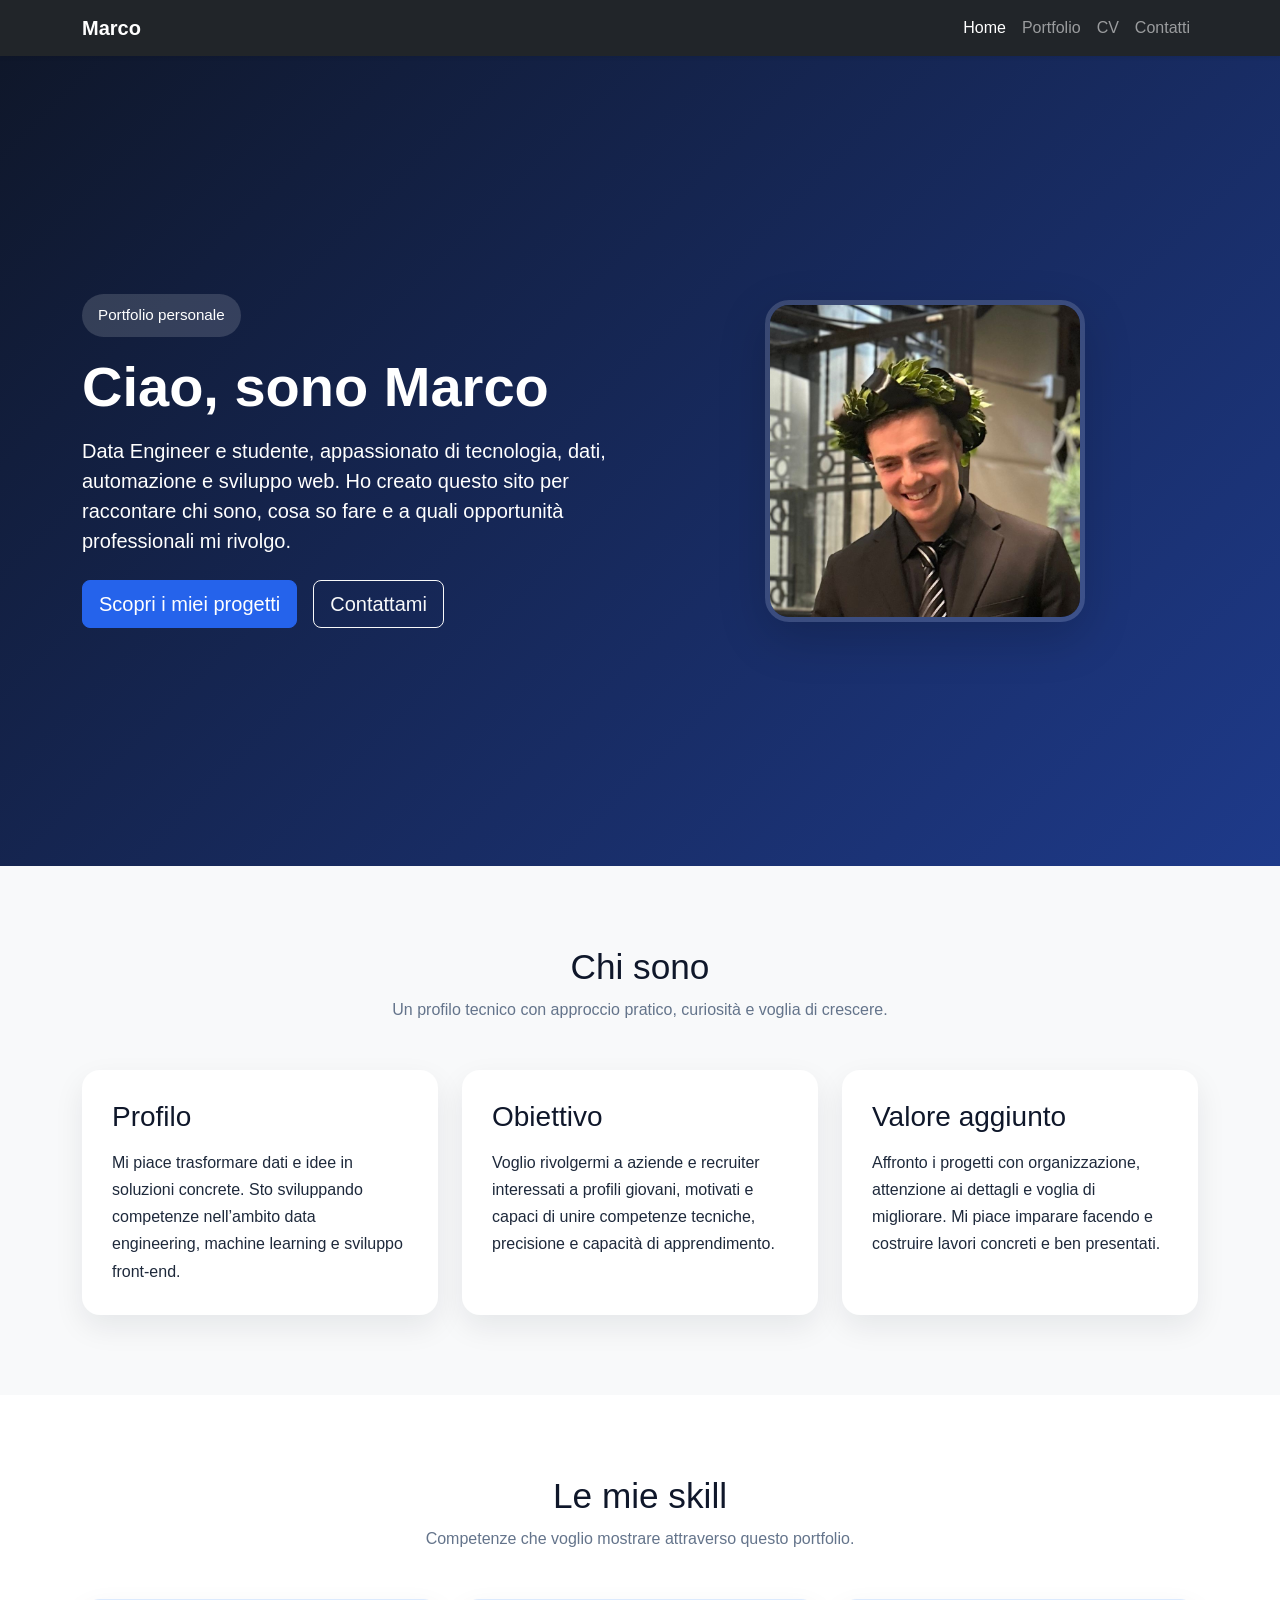
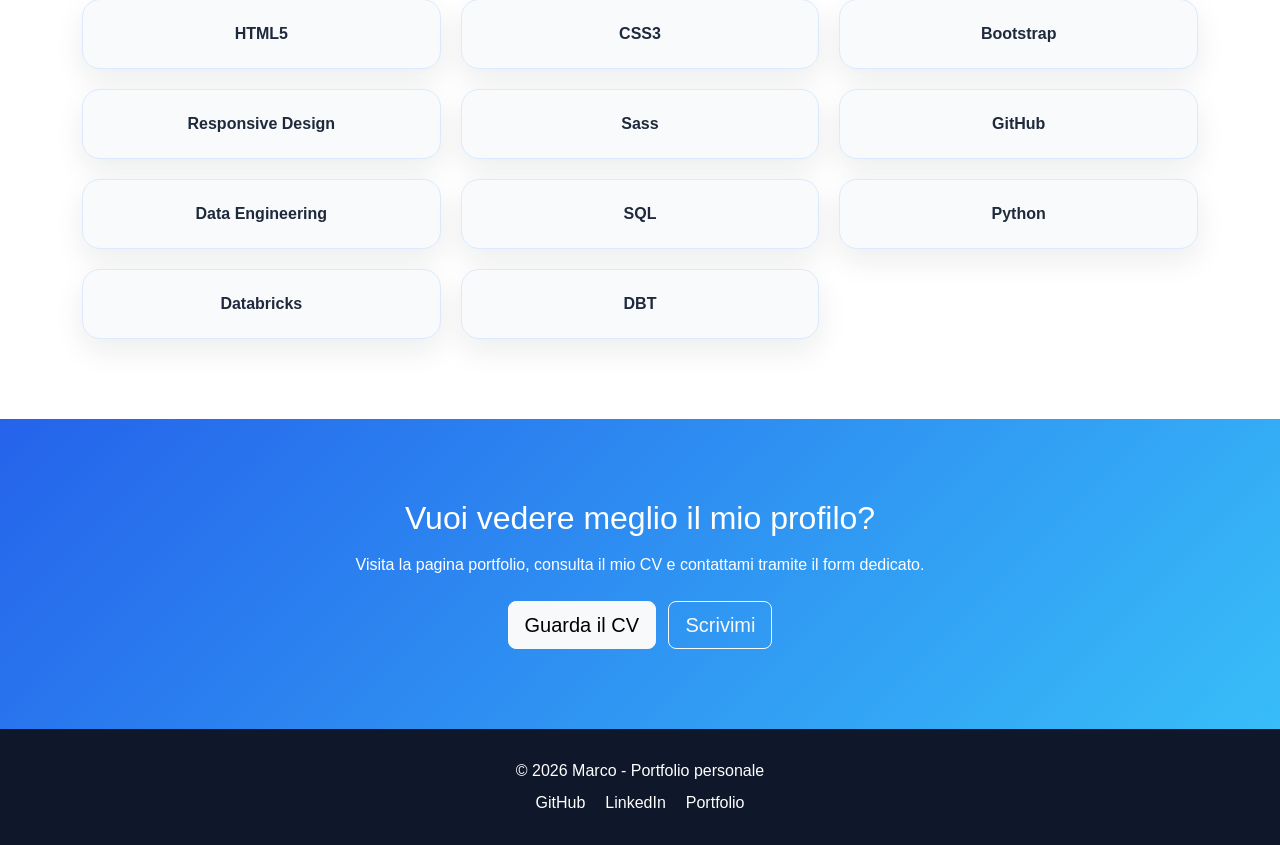
==== index.html @ 687c830a "Add files via upload" ====
<!DOCTYPE html>
<html lang="it">
<head>
  <meta charset="UTF-8">
  <meta name="viewport" content="width=device-width, initial-scale=1.0">
  <title>Marco | Portfolio Personale</title>
  <meta name="description" content="Portfolio personale di Marco, Data Engineer e studente appassionato di tecnologia, dati e sviluppo web.">

  <!-- Open Graph -->
  <meta property="og:title" content="Marco | Portfolio Personale">
  <meta property="og:description" content="Scopri il portfolio personale di Marco: competenze, progetti, CV e contatti.">
  <meta property="og:type" content="website">
  <meta property="og:url" content="https://tuonome.github.io/portfolio-marco/">
  <meta property="og:image" content="images/og-image.jpg">

  <!-- Favicon -->
  <link rel="icon" href="favicon/favicon.ico" type="image/x-icon">

  <!-- Bootstrap -->
  <link href="https://cdn.jsdelivr.net/npm/bootstrap@5.3.3/dist/css/bootstrap.min.css" rel="stylesheet">

  <!-- CSS -->
  <link rel="stylesheet" href="css/style.css">
</head>
<body>

  <!-- Navbar -->
  <nav class="navbar navbar-expand-lg navbar-dark bg-dark sticky-top shadow-sm">
    <div class="container">
      <a class="navbar-brand fw-bold" href="index.html">Marco</a>
      <button class="navbar-toggler" type="button" data-bs-toggle="collapse" data-bs-target="#mainMenu" aria-controls="mainMenu" aria-expanded="false" aria-label="Apri menu">
        <span class="navbar-toggler-icon"></span>
      </button>

      <div class="collapse navbar-collapse" id="mainMenu">
        <ul class="navbar-nav ms-auto">
          <li class="nav-item"><a class="nav-link active" href="index.html">Home</a></li>
          <li class="nav-item"><a class="nav-link" href="portfolio.html">Portfolio</a></li>
          <li class="nav-item"><a class="nav-link" href="cv.html">CV</a></li>
          <li class="nav-item"><a class="nav-link" href="contatti.html">Contatti</a></li>
        </ul>
      </div>
    </div>
  </nav>

  <!-- Hero -->
  <header class="hero-section d-flex align-items-center">
    <div class="container">
      <div class="row align-items-center g-4">
        <div class="col-lg-6 text-center text-lg-start">
          <span class="badge-custom mb-3">Portfolio personale</span>
          <h1 class="display-4 fw-bold">Ciao, sono Marco</h1>
          <p class="lead mt-3">
            Data Engineer e studente, appassionato di tecnologia, dati, automazione e sviluppo web.
            Ho creato questo sito per raccontare chi sono, cosa so fare e a quali opportunità professionali mi rivolgo.
          </p>
          <div class="d-flex flex-column flex-sm-row gap-3 mt-4">
            <a href="portfolio.html" class="btn btn-primary btn-lg">Scopri i miei progetti</a>
            <a href="contatti.html" class="btn btn-outline-light btn-lg">Contattami</a>
          </div>
        </div>

        <div class="col-lg-6 text-center">
          <img src="images/profile.jpg" alt="Foto profilo di Marco" class="profile-image img-fluid shadow-lg">
        </div>
      </div>
    </div>
  </header>

  <!-- About -->
  <section class="section-padding bg-light">
    <div class="container">
      <div class="section-title text-center mb-5">
        <h2>Chi sono</h2>
        <p>Un profilo tecnico con approccio pratico, curiosità e voglia di crescere.</p>
      </div>

      <div class="row g-4">
        <div class="col-md-4">
          <div class="card-custom h-100">
            <h3>Profilo</h3>
            <p>
              Mi piace trasformare dati e idee in soluzioni concrete. Sto sviluppando competenze
              nell’ambito data engineering, machine learning e sviluppo front-end.
            </p>
          </div>
        </div>

        <div class="col-md-4">
          <div class="card-custom h-100">
            <h3>Obiettivo</h3>
            <p>
              Voglio rivolgermi a aziende e recruiter interessati a profili giovani, motivati e
              capaci di unire competenze tecniche, precisione e capacità di apprendimento.
            </p>
          </div>
        </div>

        <div class="col-md-4">
          <div class="card-custom h-100">
            <h3>Valore aggiunto</h3>
            <p>
              Affronto i progetti con organizzazione, attenzione ai dettagli e voglia di migliorare.
              Mi piace imparare facendo e costruire lavori concreti e ben presentati.
            </p>
          </div>
        </div>
      </div>
    </div>
  </section>

  <!-- Skills -->
  <section class="section-padding">
    <div class="container">
      <div class="section-title text-center mb-5">
        <h2>Le mie skill</h2>
        <p>Competenze che voglio mostrare attraverso questo portfolio.</p>
      </div>

      <div class="skills-grid">
        <div class="skill-box">HTML5</div>
        <div class="skill-box">CSS3</div>
        <div class="skill-box">Bootstrap</div>
        <div class="skill-box">Responsive Design</div>
        <div class="skill-box">Sass</div>
        <div class="skill-box">GitHub</div>
        <div class="skill-box">Data Engineering</div>
        <div class="skill-box">SQL</div>
        <div class="skill-box">Python</div>
        <div class="skill-box">Databricks</div>
        <div class="skill-box">DBT</div>
      </div>
    </div>
  </section>

  <!-- CTA -->
  <section class="section-padding cta-section text-center">
    <div class="container">
      <h2 class="mb-3">Vuoi vedere meglio il mio profilo?</h2>
      <p class="mb-4">
        Visita la pagina portfolio, consulta il mio CV e contattami tramite il form dedicato.
      </p>
      <a href="cv.html" class="btn btn-light btn-lg me-2">Guarda il CV</a>
      <a href="contatti.html" class="btn btn-outline-light btn-lg">Scrivimi</a>
    </div>
  </section>

  <!-- Footer -->
  <footer class="footer text-center">
    <div class="container">
      <p class="mb-2">© 2026 Marco - Portfolio personale</p>
      <div class="social-links">
        <a href="https://github.com/tuousername" target="_blank">GitHub</a>
        <a href="https://www.linkedin.com/" target="_blank">LinkedIn</a>
        <a href="portfolio.html">Portfolio</a>
      </div>
    </div>
  </footer>

  <script src="https://cdn.jsdelivr.net/npm/bootstrap@5.3.3/dist/js/bootstrap.bundle.min.js"></script>
</body>
</html>
---- css/style.css ----
* {
  box-sizing: border-box;
}

body {
  font-family: Arial, Helvetica, sans-serif;
  color: #1e293b;
  background-color: #ffffff;
  margin: 0;
  padding: 0;
}

a {
  text-decoration: none;
}

.section-padding {
  padding: 80px 0;
}

.section-title h2 {
  font-size: 2.2rem;
  color: #0f172a;
  margin-bottom: 10px;
}

.section-title p {
  color: #64748b;
  max-width: 700px;
  margin: 0 auto;
}

.hero-section {
  min-height: 90vh;
  background: linear-gradient(135deg, #0f172a, #1e3a8a);
  color: #ffffff;
  padding: 80px 0;
}

.badge-custom {
  display: inline-block;
  background-color: rgba(255, 255, 255, 0.15);
  color: #ffffff;
  padding: 10px 16px;
  border-radius: 999px;
  font-size: 0.95rem;
}

.profile-image {
  max-width: 320px;
  width: 100%;
  border-radius: 24px;
  border: 5px solid rgba(255, 255, 255, 0.15);
}

.card-custom {
  background-color: #ffffff;
  padding: 30px;
  border-radius: 18px;
  box-shadow: 0 12px 30px rgba(15, 23, 42, 0.08);
}

.card-custom h3,
.card-custom h2 {
  color: #0f172a;
  margin-bottom: 15px;
}

.card-custom p {
  margin-bottom: 0;
  line-height: 1.7;
}

.skills-grid {
  display: grid;
  grid-template-columns: repeat(3, 1fr);
  gap: 20px;
}

.skill-box {
  background: #f8fafc;
  border: 1px solid #dbeafe;
  padding: 22px;
  text-align: center;
  border-radius: 18px;
  font-weight: bold;
  box-shadow: 0 12px 30px rgba(15, 23, 42, 0.08);
}

.cta-section {
  background: linear-gradient(135deg, #2563eb, #38bdf8);
  color: #ffffff;
}

.footer {
  background-color: #0f172a;
  color: #ffffff;
  padding: 30px 0;
}

.social-links {
  display: flex;
  justify-content: center;
  gap: 20px;
  flex-wrap: wrap;
}

.social-links a {
  color: #ffffff;
  transition: opacity 0.3s ease;
}

.social-links a:hover {
  opacity: 0.8;
}

.page-header {
  background-color: #f8fafc;
  padding: 70px 0 50px;
}

.page-header h1 {
  color: #0f172a;
}

.page-header p {
  color: #64748b;
  max-width: 700px;
  margin: 0 auto;
}

.projects-grid {
  display: grid;
  grid-template-columns: repeat(2, 1fr);
  gap: 30px;
}

.project-card {
  background-color: #ffffff;
  border-radius: 18px;
  box-shadow: 0 12px 30px rgba(15, 23, 42, 0.08);
  padding: 30px;
  border: 1px solid #e2e8f0;
}

.project-card h2 {
  font-size: 1.4rem;
  margin-bottom: 15px;
  color: #0f172a;
}

.project-card p {
  line-height: 1.7;
}

.project-card ul {
  padding-left: 20px;
  margin: 20px 0;
}

.cv-wrapper {
  max-width: 900px;
  margin: 0 auto;
}

.cv-section {
  background-color: #ffffff;
  border-radius: 18px;
  box-shadow: 0 12px 30px rgba(15, 23, 42, 0.08);
  padding: 30px;
  margin-bottom: 25px;
}

.cv-section h2 {
  color: #0f172a;
  margin-bottom: 20px;
}

.cv-item h3 {
  font-size: 1.15rem;
  margin-bottom: 10px;
}

.cv-item p {
  margin-bottom: 8px;
  line-height: 1.7;
}

.cv-list {
  margin: 0;
  padding-left: 20px;
}

.cv-list li {
  margin-bottom: 8px;
}

.contact-wrapper {
  max-width: 1100px;
  margin: 0 auto;
}

.contact-form-box {
  background-color: #ffffff;
  border-radius: 18px;
  box-shadow: 0 12px 30px rgba(15, 23, 42, 0.08);
  padding: 30px;
}

.contact-list {
  padding-left: 18px;
  line-height: 1.9;
}

.form-note {
  color: #64748b;
  font-size: 0.95rem;
}

.form-control {
  padding: 14px;
  border-radius: 12px;
  border: 1px solid #cbd5e1;
}

.btn-primary {
  background-color: #2563eb;
  border-color: #2563eb;
}

.btn-primary:hover {
  background-color: #1d4ed8;
  border-color: #1d4ed8;
}

@media (max-width: 992px) {
  .hero-section {
    min-height: auto;
    text-align: center;
  }

  .profile-image {
    max-width: 260px;
  }

  .projects-grid,
  .skills-grid {
    grid-template-columns: repeat(2, 1fr);
  }
}

@media (max-width: 768px) {
  .section-padding {
    padding: 60px 0;
  }

  .projects-grid,
  .skills-grid {
    grid-template-columns: 1fr;
  }

  .section-title h2 {
    font-size: 1.8rem;
  }

  .hero-section h1 {
    font-size: 2.2rem;
  }
}
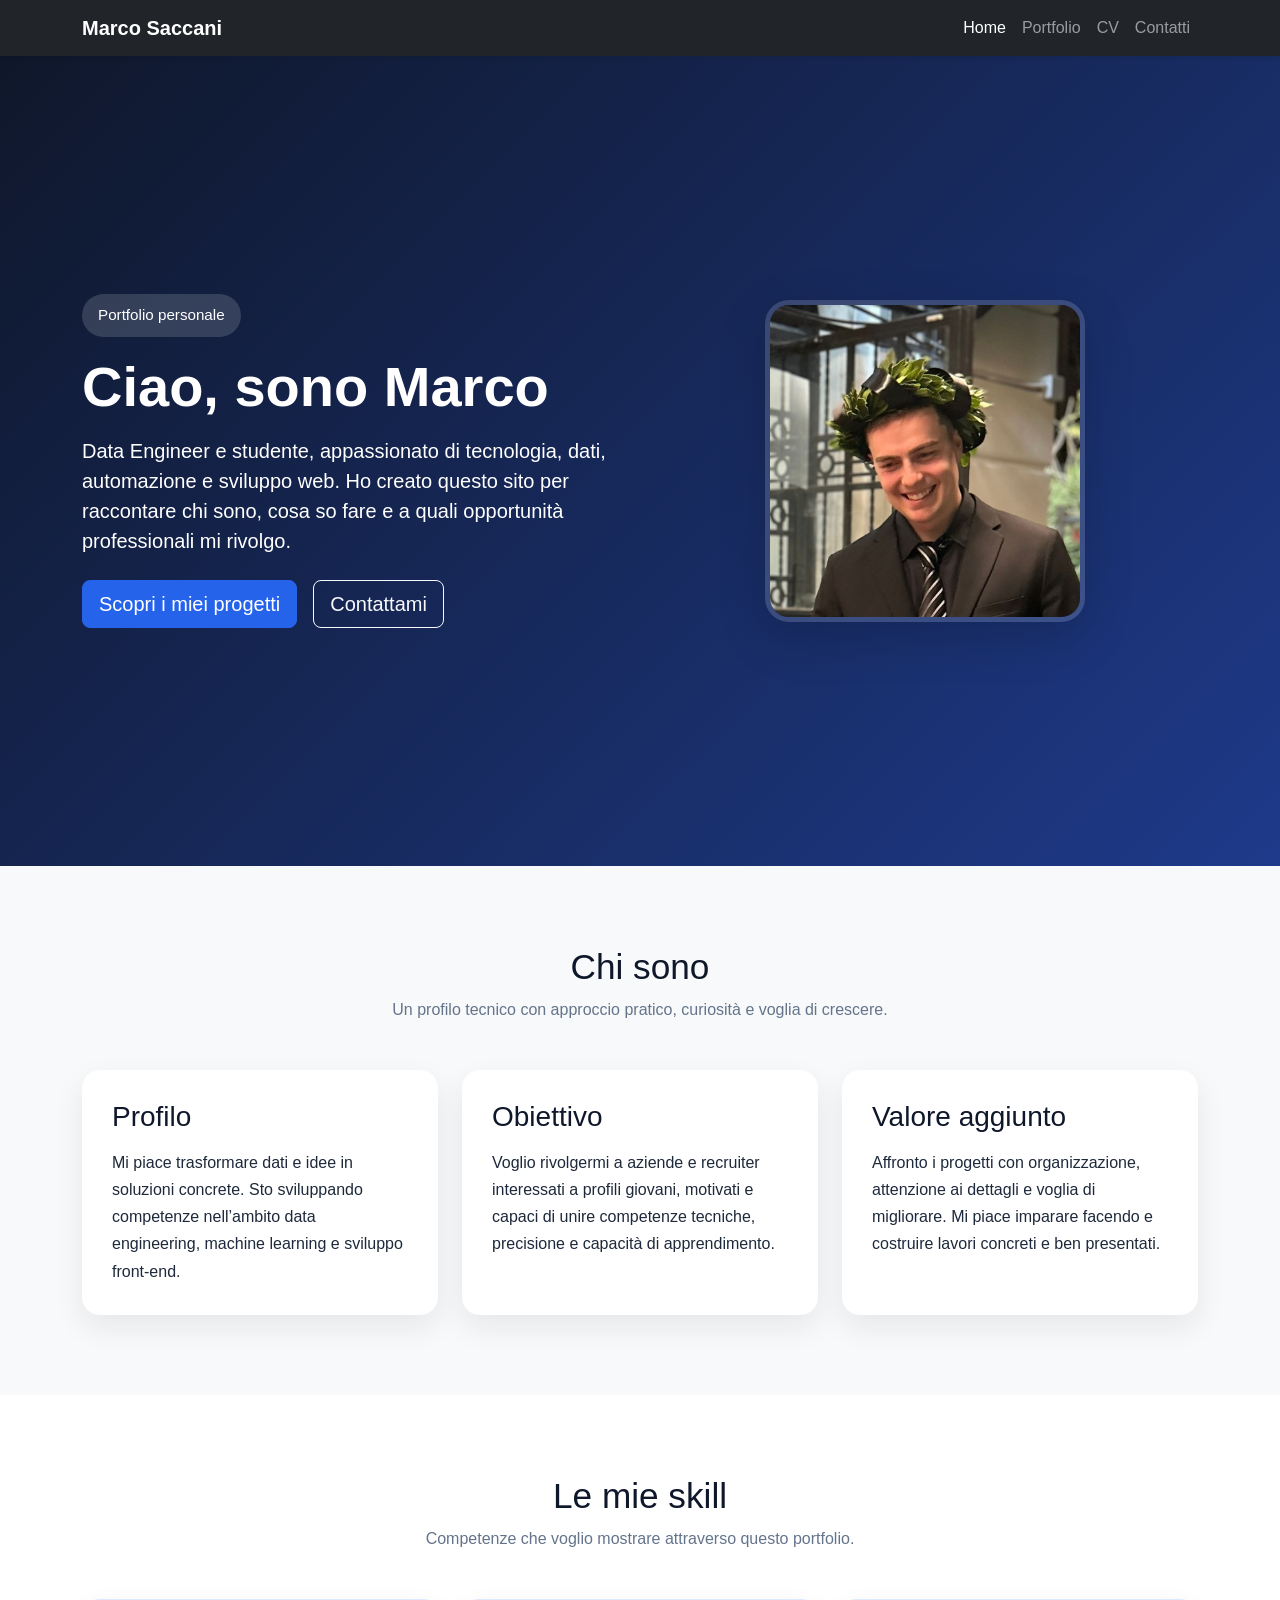
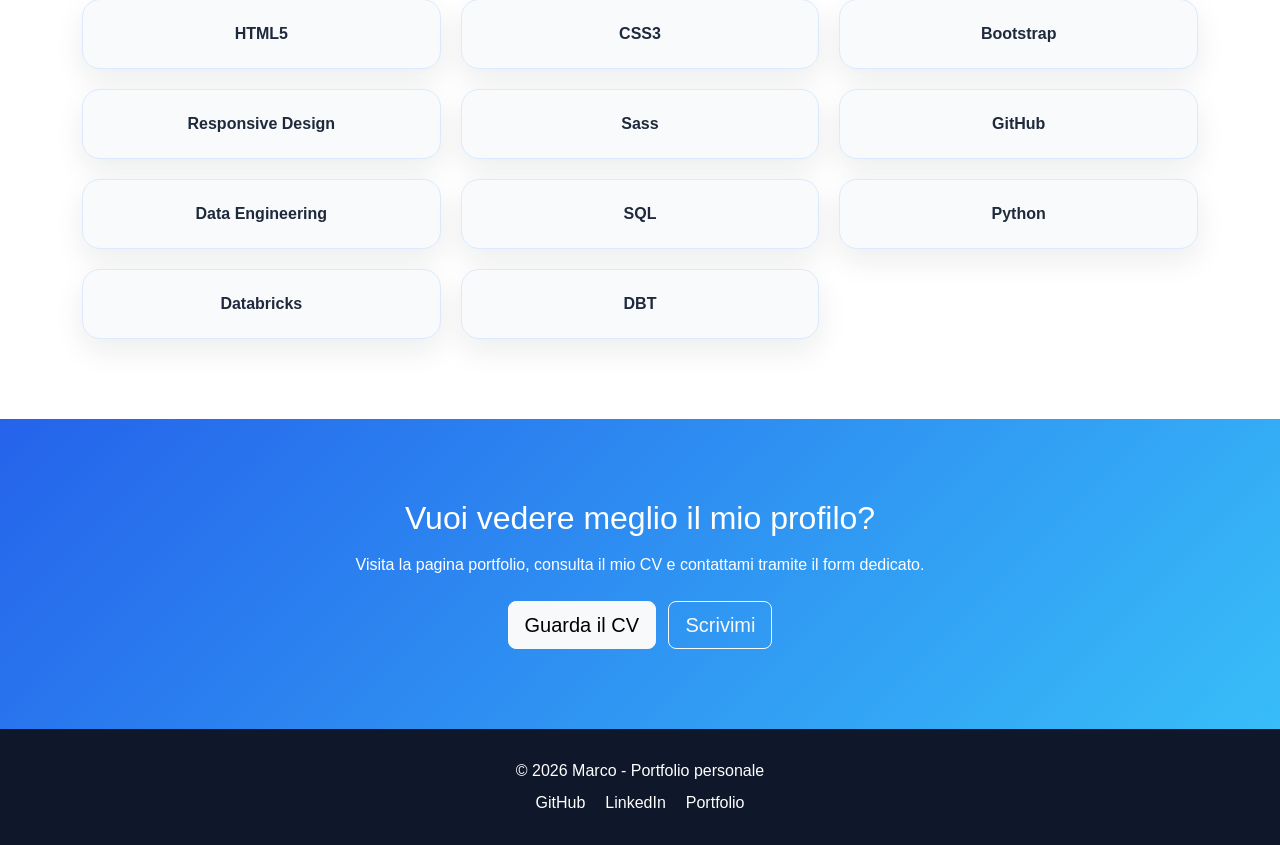
==== commit 278c3c38: "Update index.html" ====
--- a/index.html
+++ b/index.html
@@ -3,7 +3,7 @@
 <head>
   <meta charset="UTF-8">
   <meta name="viewport" content="width=device-width, initial-scale=1.0">
-  <title>Marco | Portfolio Personale</title>
+  <title>Marco Saccani | Portfolio Personale</title>
   <meta name="description" content="Portfolio personale di Marco, Data Engineer e studente appassionato di tecnologia, dati e sviluppo web.">
 
   <!-- Open Graph -->
@@ -27,7 +27,7 @@
   <!-- Navbar -->
   <nav class="navbar navbar-expand-lg navbar-dark bg-dark sticky-top shadow-sm">
     <div class="container">
-      <a class="navbar-brand fw-bold" href="index.html">Marco</a>
+      <a class="navbar-brand fw-bold" href="index.html">Marco Saccani</a>
       <button class="navbar-toggler" type="button" data-bs-toggle="collapse" data-bs-target="#mainMenu" aria-controls="mainMenu" aria-expanded="false" aria-label="Apri menu">
         <span class="navbar-toggler-icon"></span>
       </button>
@@ -159,4 +159,4 @@
 
   <script src="https://cdn.jsdelivr.net/npm/bootstrap@5.3.3/dist/js/bootstrap.bundle.min.js"></script>
 </body>
-</html>+</html>
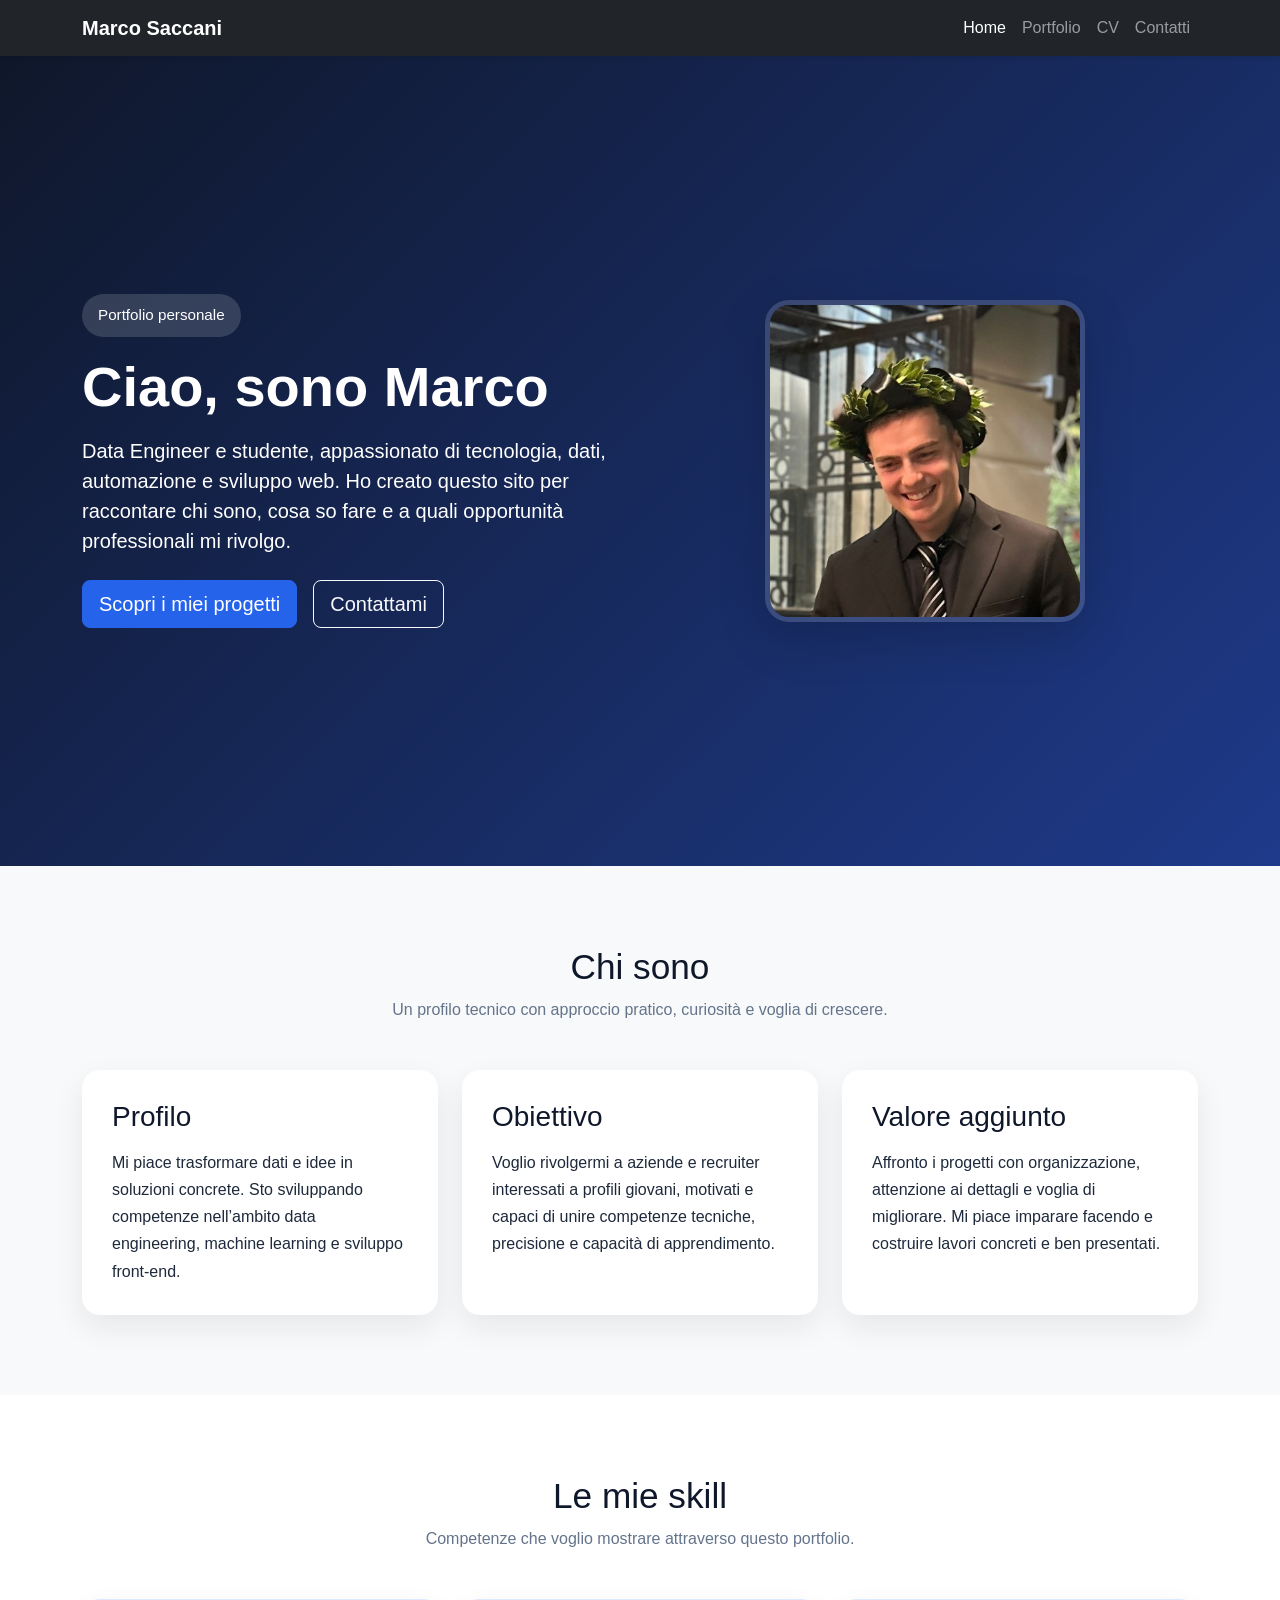
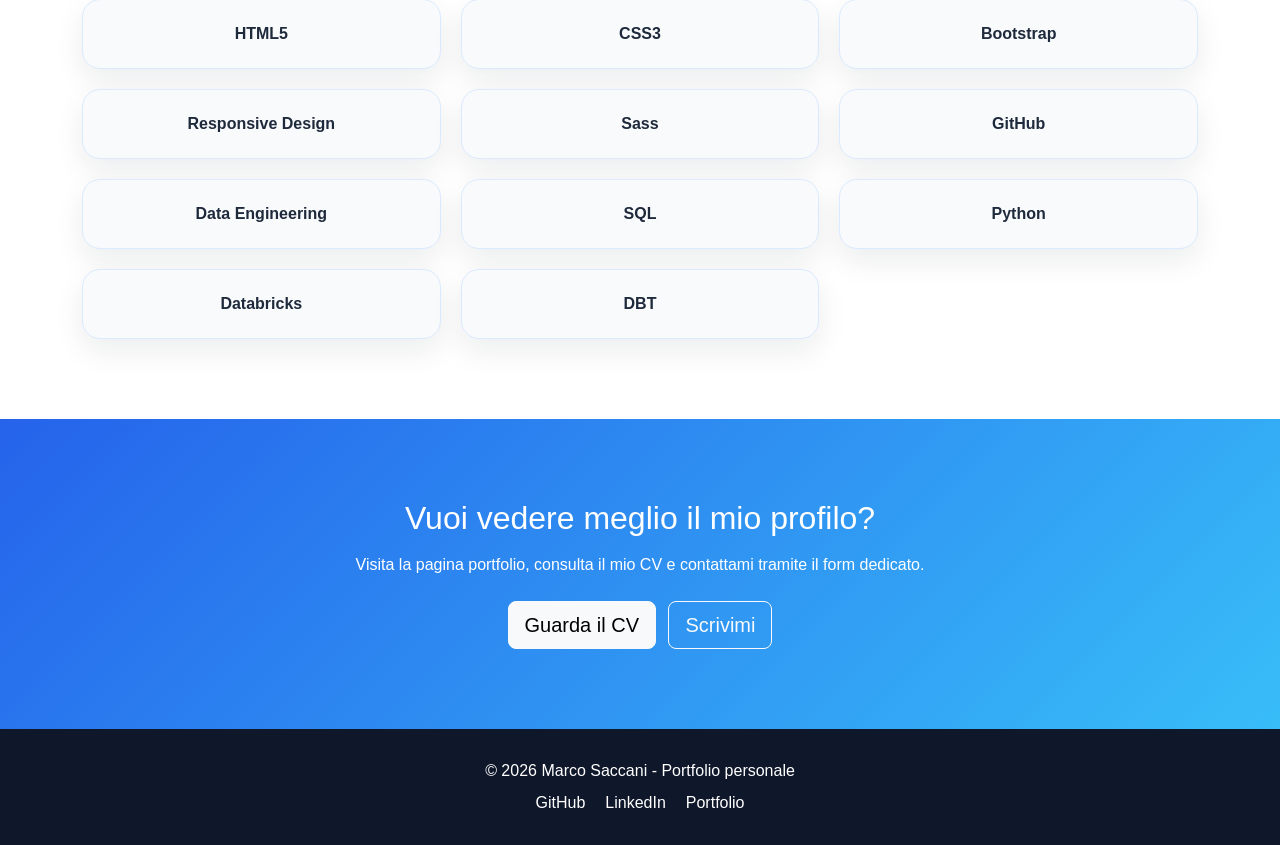
==== commit 4e9a3c90: "Add files via upload" ====
--- a/index.html
+++ b/index.html
@@ -3,28 +3,28 @@
 <head>
   <meta charset="UTF-8">
   <meta name="viewport" content="width=device-width, initial-scale=1.0">
-  <title>Marco Saccani | Portfolio Personale</title>
-  <meta name="description" content="Portfolio personale di Marco, Data Engineer e studente appassionato di tecnologia, dati e sviluppo web.">
 
-  <!-- Open Graph -->
-  <meta property="og:title" content="Marco | Portfolio Personale">
-  <meta property="og:description" content="Scopri il portfolio personale di Marco: competenze, progetti, CV e contatti.">
+  <title>Marco Saccani | Data Engineer Portfolio</title>
+  <meta name="description" content="Portfolio personale di Marco Saccani, Data Engineer e studente. Scopri competenze in Data Engineering, SQL, Python, Databricks, DBT, sviluppo web e progetti realizzati.">
+  <meta name="keywords" content="Marco Saccani, portfolio, data engineer, data engineering, SQL, Python, Databricks, DBT, HTML, CSS, Bootstrap, GitHub">
+  <meta name="author" content="Marco Saccani">
+
+  <meta property="og:title" content="Marco Saccani | Portfolio Personale">
+  <meta property="og:description" content="Portfolio personale di Marco Saccani: progetti, CV, competenze tecniche e contatti.">
   <meta property="og:type" content="website">
-  <meta property="og:url" content="https://tuonome.github.io/portfolio-marco/">
-  <meta property="og:image" content="images/og-image.jpg">
+  <meta property="og:url" content="https://marcosaccani1.github.io/portfolio-marco-saccani/">
+  <meta property="og:image" content="assets/images/og-image.jpg">
 
-  <!-- Favicon -->
-  <link rel="icon" href="favicon/favicon.ico" type="image/x-icon">
+  <link rel="icon" href="assets/favicon/favicon.ico" type="image/x-icon">
+  <link rel="icon" type="image/png" sizes="32x32" href="assets/favicon/favicon-32x32.png">
+  <link rel="icon" type="image/png" sizes="16x16" href="assets/favicon/favicon-16x16.png">
+  <link rel="apple-touch-icon" href="assets/favicon/apple-touch-icon.png">
 
-  <!-- Bootstrap -->
   <link href="https://cdn.jsdelivr.net/npm/bootstrap@5.3.3/dist/css/bootstrap.min.css" rel="stylesheet">
-
-  <!-- CSS -->
-  <link rel="stylesheet" href="css/style.css">
+  <link rel="stylesheet" href="assets/css/style.css">
 </head>
 <body>
 
-  <!-- Navbar -->
   <nav class="navbar navbar-expand-lg navbar-dark bg-dark sticky-top shadow-sm">
     <div class="container">
       <a class="navbar-brand fw-bold" href="index.html">Marco Saccani</a>
@@ -43,7 +43,6 @@
     </div>
   </nav>
 
-  <!-- Hero -->
   <header class="hero-section d-flex align-items-center">
     <div class="container">
       <div class="row align-items-center g-4">
@@ -61,13 +60,12 @@
         </div>
 
         <div class="col-lg-6 text-center">
-          <img src="images/profile.jpg" alt="Foto profilo di Marco" class="profile-image img-fluid shadow-lg">
+          <img src="assets/images/profile.jpg" alt="Foto profilo di Marco Saccani" class="profile-image img-fluid shadow-lg">
         </div>
       </div>
     </div>
   </header>
 
-  <!-- About -->
   <section class="section-padding bg-light">
     <div class="container">
       <div class="section-title text-center mb-5">
@@ -109,7 +107,6 @@
     </div>
   </section>
 
-  <!-- Skills -->
   <section class="section-padding">
     <div class="container">
       <div class="section-title text-center mb-5">
@@ -133,7 +130,6 @@
     </div>
   </section>
 
-  <!-- CTA -->
   <section class="section-padding cta-section text-center">
     <div class="container">
       <h2 class="mb-3">Vuoi vedere meglio il mio profilo?</h2>
@@ -145,18 +141,23 @@
     </div>
   </section>
 
-  <!-- Footer -->
   <footer class="footer text-center">
     <div class="container">
-      <p class="mb-2">© 2026 Marco - Portfolio personale</p>
+      <p class="mb-2">© 2026 Marco Saccani - Portfolio personale</p>
       <div class="social-links">
-        <a href="https://github.com/tuousername" target="_blank">GitHub</a>
-        <a href="https://www.linkedin.com/" target="_blank">LinkedIn</a>
-        <a href="portfolio.html">Portfolio</a>
+        <a href="https://github.com/marcosaccani1" target="_blank" rel="noopener noreferrer" aria-label="Visita il mio profilo GitHub">
+          GitHub
+        </a>
+        <a href="https://www.linkedin.com/in/marco-saccani-0a08a533a/" target="_blank" rel="noopener noreferrer" aria-label="Visita il mio profilo LinkedIn">
+          LinkedIn
+        </a>
+        <a href="portfolio.html" aria-label="Vai alla pagina Portfolio">
+          Portfolio
+        </a>
       </div>
     </div>
   </footer>
 
   <script src="https://cdn.jsdelivr.net/npm/bootstrap@5.3.3/dist/js/bootstrap.bundle.min.js"></script>
 </body>
-</html>
+</html>
--- a/assets/css/style.css
+++ b/assets/css/style.css
@@ -0,0 +1,281 @@
+* {
+  box-sizing: border-box;
+}
+
+body {
+  font-family: Arial, Helvetica, sans-serif;
+  color: #1e293b;
+  background-color: #ffffff;
+  margin: 0;
+  padding: 0;
+}
+
+a {
+  text-decoration: none;
+}
+
+.section-padding {
+  padding: 80px 0;
+}
+
+.section-title h2 {
+  font-size: 2.2rem;
+  color: #0f172a;
+  margin-bottom: 10px;
+}
+
+.section-title p {
+  color: #64748b;
+  max-width: 700px;
+  margin: 0 auto;
+}
+
+.hero-section {
+  min-height: 90vh;
+  background: linear-gradient(135deg, #0f172a, #1e3a8a);
+  color: #ffffff;
+  padding: 80px 0;
+}
+
+.badge-custom {
+  display: inline-block;
+  background-color: rgba(255, 255, 255, 0.15);
+  color: #ffffff;
+  padding: 10px 16px;
+  border-radius: 999px;
+  font-size: 0.95rem;
+}
+
+.profile-image {
+  max-width: 320px;
+  width: 100%;
+  border-radius: 24px;
+  border: 5px solid rgba(255, 255, 255, 0.15);
+}
+
+.card-custom {
+  background-color: #ffffff;
+  padding: 30px;
+  border-radius: 18px;
+  box-shadow: 0 12px 30px rgba(15, 23, 42, 0.08);
+}
+
+.card-custom h3,
+.card-custom h2 {
+  color: #0f172a;
+  margin-bottom: 15px;
+}
+
+.card-custom p {
+  margin-bottom: 0;
+  line-height: 1.7;
+}
+
+.skills-grid {
+  display: grid;
+  grid-template-columns: repeat(3, 1fr);
+  gap: 20px;
+}
+
+.skill-box {
+  background: #f8fafc;
+  border: 1px solid #dbeafe;
+  padding: 22px;
+  text-align: center;
+  border-radius: 18px;
+  font-weight: bold;
+  box-shadow: 0 12px 30px rgba(15, 23, 42, 0.08);
+}
+
+.cta-section {
+  background: linear-gradient(135deg, #2563eb, #38bdf8);
+  color: #ffffff;
+}
+
+.footer {
+  background-color: #0f172a;
+  color: #ffffff;
+  padding: 30px 0;
+}
+
+.social-links {
+  display: flex;
+  justify-content: center;
+  gap: 20px;
+  flex-wrap: wrap;
+}
+
+.social-links a {
+  color: #ffffff;
+  transition: opacity 0.3s ease;
+}
+
+.social-links a:hover {
+  opacity: 0.8;
+}
+
+.page-header {
+  background-color: #f8fafc;
+  padding: 70px 0 50px;
+}
+
+.page-header h1 {
+  color: #0f172a;
+}
+
+.page-header p {
+  color: #64748b;
+  max-width: 700px;
+  margin: 0 auto;
+}
+
+.projects-grid {
+  display: grid;
+  grid-template-columns: repeat(2, 1fr);
+  gap: 30px;
+}
+
+.project-card {
+  background-color: #ffffff;
+  border-radius: 18px;
+  box-shadow: 0 12px 30px rgba(15, 23, 42, 0.08);
+  padding: 30px;
+  border: 1px solid #e2e8f0;
+}
+
+.project-card h2 {
+  font-size: 1.4rem;
+  margin-bottom: 15px;
+  color: #0f172a;
+}
+
+.project-card p {
+  line-height: 1.7;
+}
+
+.project-card ul {
+  padding-left: 20px;
+  margin: 20px 0;
+}
+
+.cv-wrapper {
+  max-width: 900px;
+  margin: 0 auto;
+}
+
+.cv-section {
+  background-color: #ffffff;
+  border-radius: 18px;
+  box-shadow: 0 12px 30px rgba(15, 23, 42, 0.08);
+  padding: 30px;
+  margin-bottom: 25px;
+}
+
+.cv-section h2 {
+  color: #0f172a;
+  margin-bottom: 20px;
+}
+
+.cv-item h3 {
+  font-size: 1.15rem;
+  margin-bottom: 10px;
+}
+
+.cv-item p {
+  margin-bottom: 8px;
+  line-height: 1.7;
+}
+
+.cv-list {
+  margin: 0;
+  padding-left: 20px;
+}
+
+.cv-list li {
+  margin-bottom: 8px;
+}
+
+.contact-wrapper {
+  max-width: 1100px;
+  margin: 0 auto;
+}
+
+.contact-form-box {
+  background-color: #ffffff;
+  border-radius: 18px;
+  box-shadow: 0 12px 30px rgba(15, 23, 42, 0.08);
+  padding: 30px;
+}
+
+.contact-list {
+  padding-left: 18px;
+  line-height: 1.9;
+}
+
+.form-note {
+  color: #64748b;
+  font-size: 0.95rem;
+}
+
+.form-control {
+  padding: 14px;
+  border-radius: 12px;
+  border: 1px solid #cbd5e1;
+}
+
+.btn-primary {
+  background-color: #2563eb;
+  border-color: #2563eb;
+}
+
+.btn-primary:hover {
+  background-color: #1d4ed8;
+  border-color: #1d4ed8;
+}
+
+@media (max-width: 992px) {
+  .hero-section {
+    min-height: auto;
+    text-align: center;
+  }
+
+  .profile-image {
+    max-width: 260px;
+  }
+
+  .projects-grid,
+  .skills-grid {
+    grid-template-columns: repeat(2, 1fr);
+  }
+}
+
+@media (max-width: 768px) {
+  .section-padding {
+    padding: 60px 0;
+  }
+
+  .projects-grid,
+  .skills-grid {
+    grid-template-columns: 1fr;
+  }
+
+  .section-title h2 {
+    font-size: 1.8rem;
+  }
+
+  .hero-section h1 {
+    font-size: 2.2rem;
+  }
+}
+
+.visually-hidden {
+  position: absolute !important;
+  width: 1px !important;
+  height: 1px !important;
+  padding: 0 !important;
+  margin: -1px !important;
+  overflow: hidden !important;
+  clip: rect(0, 0, 0, 0) !important;
+  white-space: nowrap !important;
+  border: 0 !important;
+}
